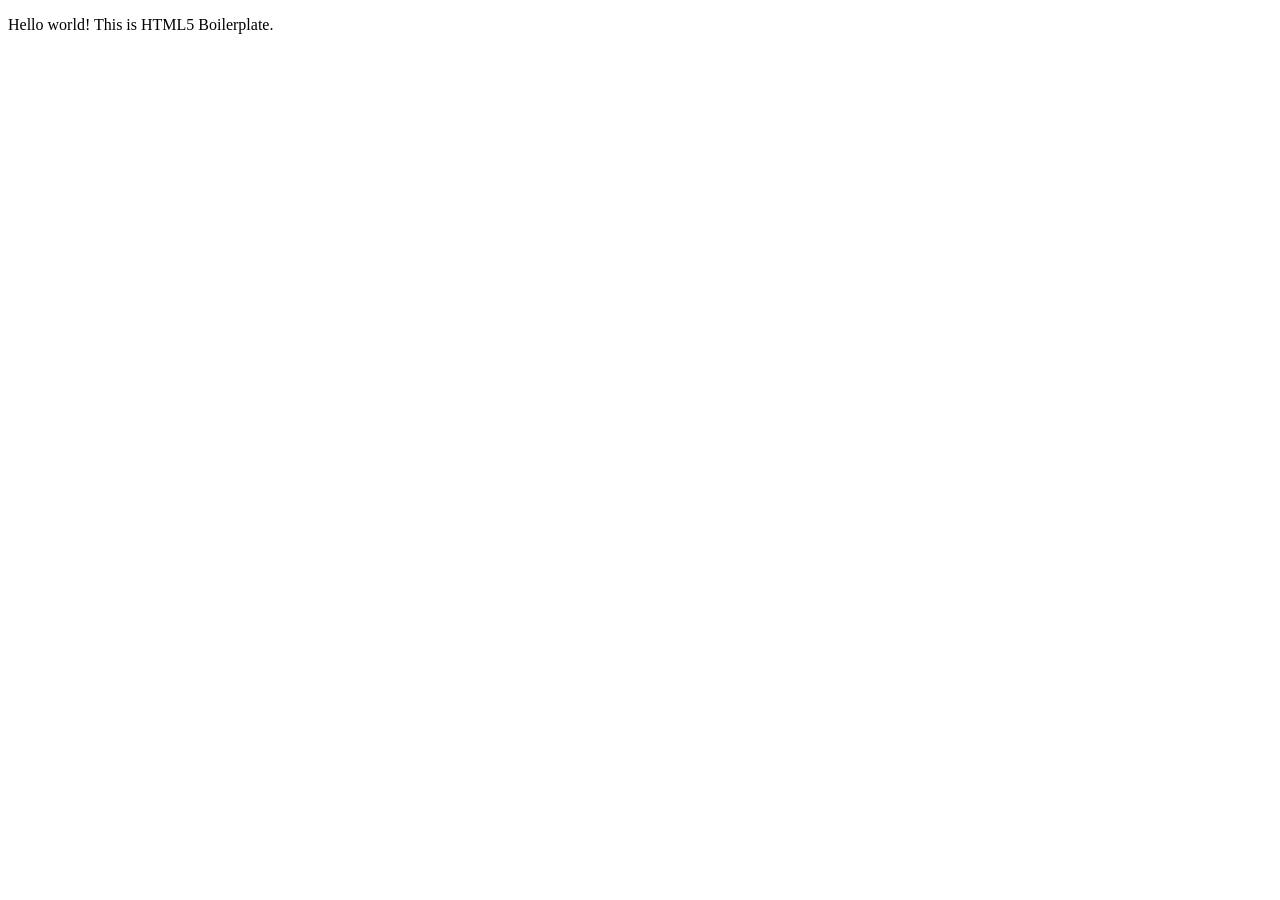
==== index.html @ 229a354f "creación repositorio" ====
<!doctype html>
<html class="no-js" lang="">

<head>
  <meta charset="utf-8">
  <meta name="viewport" content="width=device-width, initial-scale=1">
  <title></title>
  <link rel="stylesheet" href="css/style.css">
  <meta name="description" content="">

  <meta property="og:title" content="">
  <meta property="og:type" content="">
  <meta property="og:url" content="">
  <meta property="og:image" content="">
  <meta property="og:image:alt" content="">

  <link rel="icon" href="/favicon.ico" sizes="any">
  <link rel="icon" href="/icon.svg" type="image/svg+xml">
  <link rel="apple-touch-icon" href="icon.png">

  <link rel="manifest" href="site.webmanifest">
  <meta name="theme-color" content="#fafafa">
</head>

<body>

  <!-- Add your site or application content here -->
  <p>Hello world! This is HTML5 Boilerplate.</p>
  <script src="js/app.js"></script>

</body>

</html>
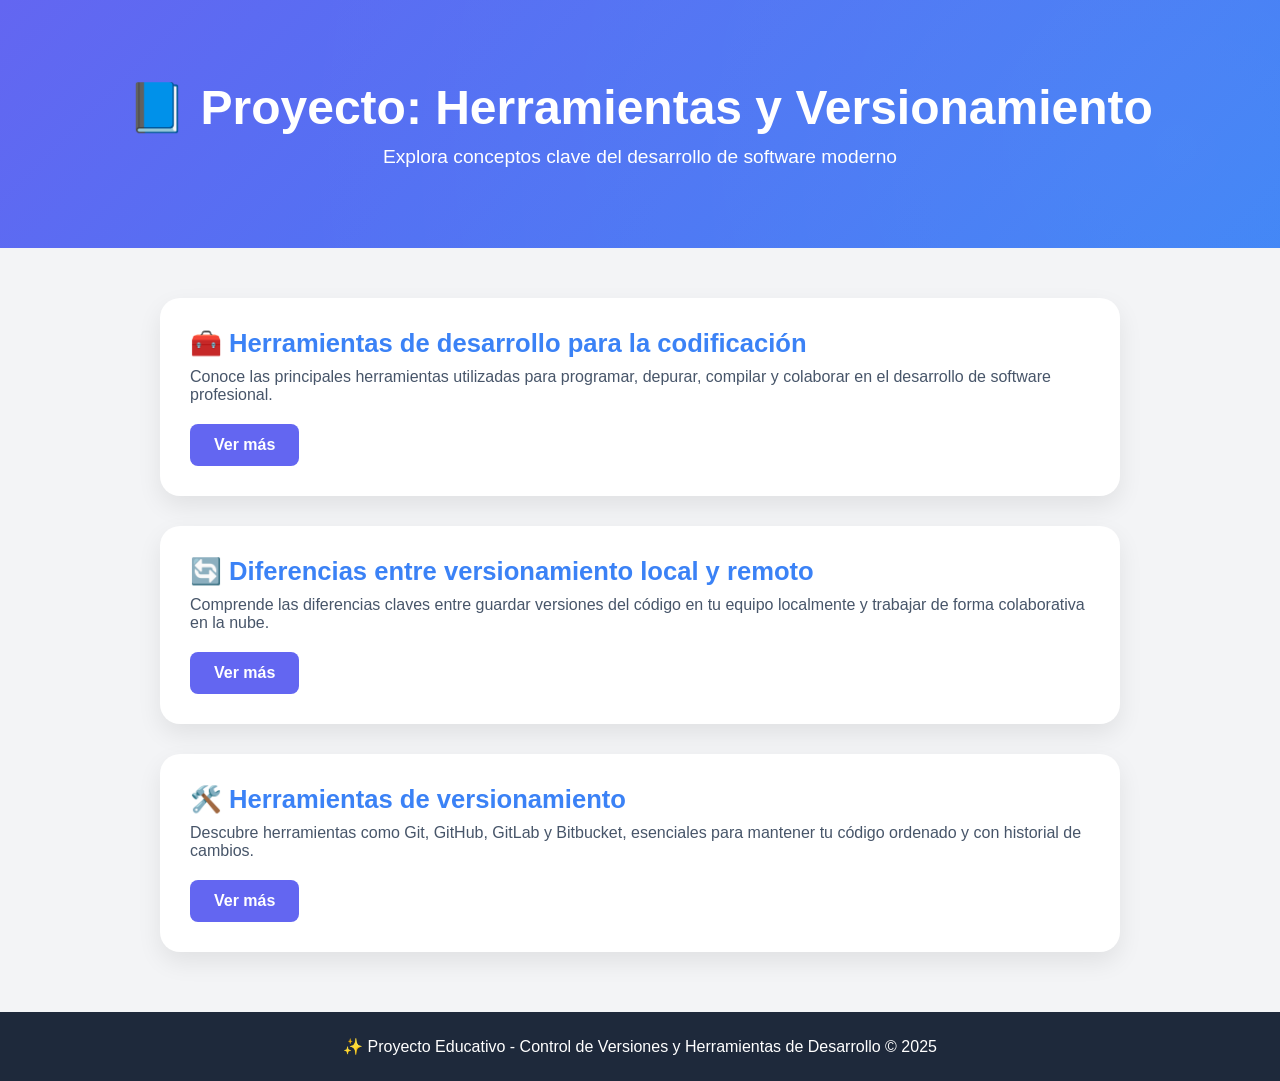
==== commit 92691425: "creación index" ====
--- a/index.html
+++ b/index.html
@@ -1,33 +1,43 @@
-<!doctype html>
-<html class="no-js" lang="">
-
+<!DOCTYPE html>
+<html lang="es">
 <head>
-  <meta charset="utf-8">
-  <meta name="viewport" content="width=device-width, initial-scale=1">
-  <title></title>
-  <link rel="stylesheet" href="css/style.css">
-  <meta name="description" content="">
-
-  <meta property="og:title" content="">
-  <meta property="og:type" content="">
-  <meta property="og:url" content="">
-  <meta property="og:image" content="">
-  <meta property="og:image:alt" content="">
-
-  <link rel="icon" href="/favicon.ico" sizes="any">
-  <link rel="icon" href="/icon.svg" type="image/svg+xml">
-  <link rel="apple-touch-icon" href="icon.png">
-
-  <link rel="manifest" href="site.webmanifest">
-  <meta name="theme-color" content="#fafafa">
+  <meta charset="UTF-8" />
+  <meta name="viewport" content="width=device-width, initial-scale=1.0"/>
+  <title>Presentación: Control de Versiones y Herramientas</title>
+  <link rel="stylesheet" href="./css/style.css" />
 </head>
-
 <body>
 
-  <!-- Add your site or application content here -->
-  <p>Hello world! This is HTML5 Boilerplate.</p>
-  <script src="js/app.js"></script>
+<header>
+  <h1>📘 Proyecto: Herramientas y Versionamiento</h1>
+  <p>Explora conceptos clave del desarrollo de software moderno</p>
+</header>
+
+<main>
+  <section class="card">
+    <h2>🧰 Herramientas de desarrollo para la codificación</h2>
+    <p>Conoce las principales herramientas utilizadas para programar, depurar, compilar y colaborar en el desarrollo de software profesional.</p>
+    <a href="desarrollo_herramientas.html" target="_blank">Ver más</a>
+  </section>
+
+  <section class="card">
+    <h2>🔄 Diferencias entre versionamiento local y remoto</h2>
+    <p>Comprende las diferencias claves entre guardar versiones del código en tu equipo localmente y trabajar de forma colaborativa en la nube.</p>
+    <a href="versionamiento_local_vs_remoto.html" target="_blank">Ver más</a>
+  </section>
+
+  <section class="card">
+    <h2>🛠️ Herramientas de versionamiento</h2>
+    <p>Descubre herramientas como Git, GitHub, GitLab y Bitbucket, esenciales para mantener tu código ordenado y con historial de cambios.</p>
+    <a href="herramientas_versionamiento.html" target="_blank">Ver más</a>
+  </section>
+</main>
+
+<footer>
+  <p>✨ Proyecto Educativo - Control de Versiones y Herramientas de Desarrollo © 2025</p>
+</footer>
+
+<script src="/js/index.js"></script>
 
 </body>
-
 </html>
--- a/css/style.css
+++ b/css/style.css
@@ -0,0 +1,136 @@
+* {
+  margin: 0;
+  padding: 0;
+  box-sizing: border-box;
+}
+
+body {
+  font-family: 'Segoe UI', sans-serif;
+  background-color: #f3f4f6;
+  color: #1f2937;
+  overflow-x: hidden;
+}
+
+header {
+  background: linear-gradient(135deg, #6366f1, #3b82f6);
+  padding: 80px 20px;
+  color: white;
+  text-align: center;
+  position: relative;
+  overflow: hidden;
+}
+
+header::after {
+  content: '';
+  position: absolute;
+  top: -100px;
+  left: -100px;
+  width: 200%;
+  height: 200%;
+  background: radial-gradient(circle, rgba(255,255,255,0.05) 1%, transparent 70%);
+  animation: rotate 20s linear infinite;
+}
+
+@keyframes rotate {
+  from { transform: rotate(0deg); }
+  to { transform: rotate(360deg); }
+}
+
+header h1 {
+  font-size: 3rem;
+  margin-bottom: 10px;
+  animation: fadeInDown 1s ease-out;
+}
+
+header p {
+  font-size: 1.2rem;
+  animation: fadeInUp 1s ease-out;
+}
+
+@keyframes fadeInDown {
+  from { opacity: 0; transform: translateY(-40px); }
+  to { opacity: 1; transform: translateY(0); }
+}
+
+@keyframes fadeInUp {
+  from { opacity: 0; transform: translateY(40px); }
+  to { opacity: 1; transform: translateY(0); }
+}
+
+main {
+  max-width: 1000px;
+  margin: 50px auto;
+  padding: 0 20px;
+  animation: fadeInMain 1.5s ease-out;
+}
+
+@keyframes fadeInMain {
+  from { opacity: 0; transform: translateY(30px); }
+  to { opacity: 1; transform: translateY(0); }
+}
+
+.card {
+  background: white;
+  padding: 30px;
+  margin-bottom: 30px;
+  border-radius: 20px;
+  box-shadow: 0 10px 25px rgba(0, 0, 0, 0.08);
+  transition: transform 0.4s ease, box-shadow 0.4s ease;
+  opacity: 0;
+  transform: translateY(40px);
+}
+
+.card.visible {
+  opacity: 1;
+  transform: translateY(0);
+  transition: opacity 0.8s ease, transform 0.8s ease;
+}
+
+.card:hover {
+  transform: scale(1.02);
+  box-shadow: 0 12px 30px rgba(0, 0, 0, 0.12);
+}
+
+.card h2 {
+  font-size: 1.6rem;
+  color: #3b82f6;
+}
+
+.card p {
+  font-size: 1rem;
+  color: #475569;
+  margin: 10px 0 20px;
+}
+
+.card a {
+  display: inline-block;
+  padding: 12px 24px;
+  background-color: #6366f1;
+  color: white;
+  border-radius: 8px;
+  text-decoration: none;
+  font-weight: bold;
+  transition: background-color 0.3s, transform 0.2s;
+}
+
+.card a:hover {
+  background-color: #4f46e5;
+  transform: translateY(-2px);
+}
+
+footer {
+  background-color: #1e293b;
+  color: white;
+  text-align: center;
+  padding: 25px;
+  margin-top: 60px;
+}
+
+@media (max-width: 600px) {
+  header h1 {
+    font-size: 2rem;
+  }
+  .card h2 {
+    font-size: 1.3rem;
+  }
+}
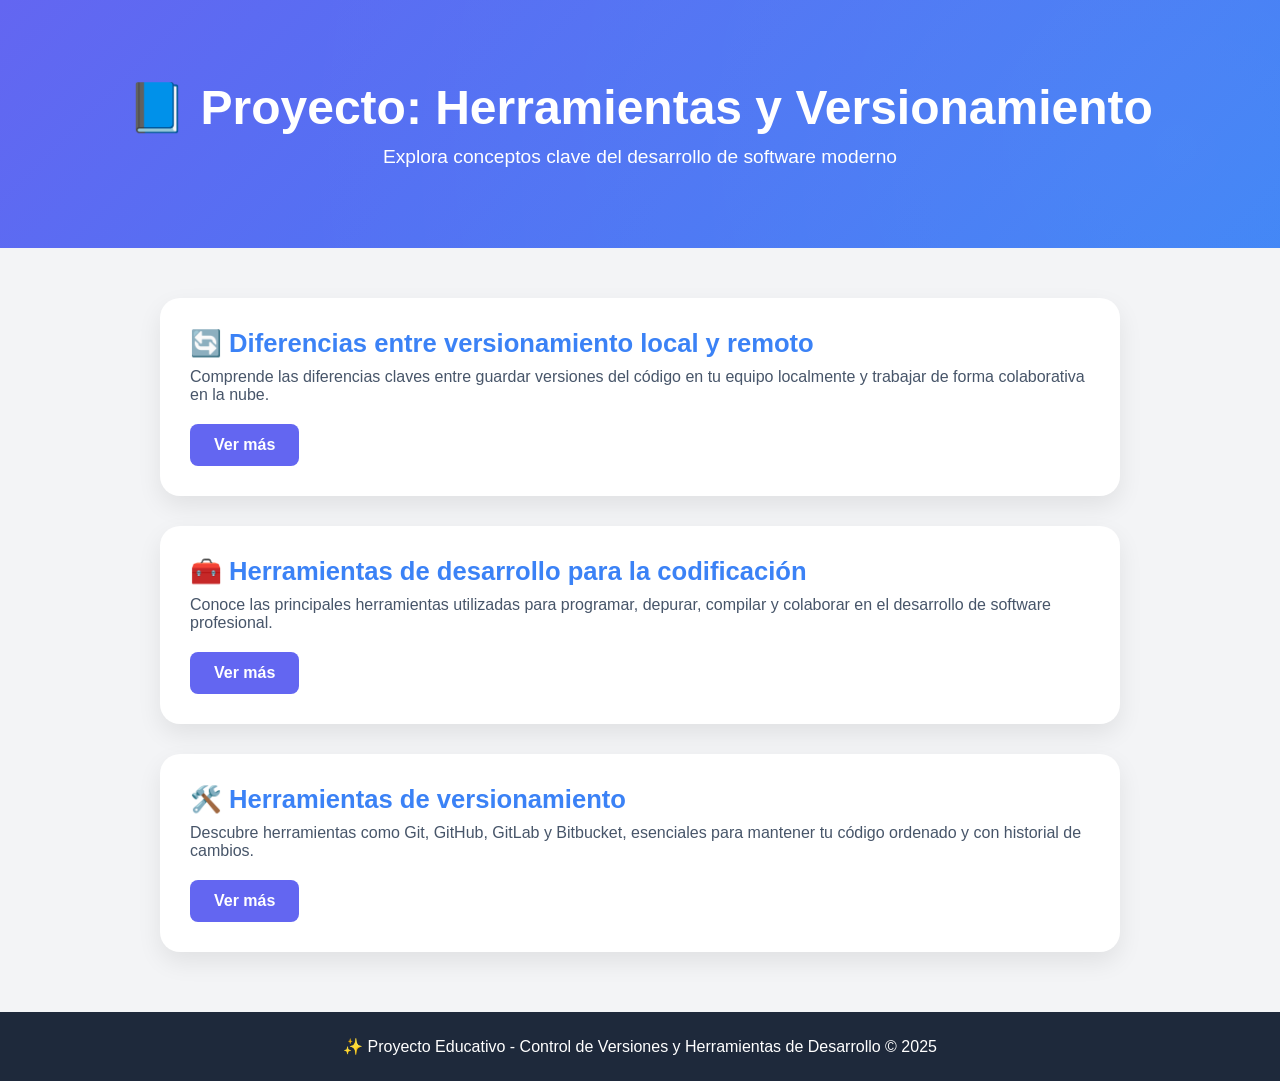
==== commit 28e16698: "creación página diferencias" ====
--- a/index.html
+++ b/index.html
@@ -14,16 +14,17 @@
 </header>
 
 <main>
+
+  <section class="card">
+    <h2>🔄 Diferencias entre versionamiento local y remoto</h2>
+    <p>Comprende las diferencias claves entre guardar versiones del código en tu equipo localmente y trabajar de forma colaborativa en la nube.</p>
+    <a href="./paginas/diferencias.html" target="_blank">Ver más</a>
+  </section>
+
   <section class="card">
     <h2>🧰 Herramientas de desarrollo para la codificación</h2>
     <p>Conoce las principales herramientas utilizadas para programar, depurar, compilar y colaborar en el desarrollo de software profesional.</p>
     <a href="desarrollo_herramientas.html" target="_blank">Ver más</a>
-  </section>
-
-  <section class="card">
-    <h2>🔄 Diferencias entre versionamiento local y remoto</h2>
-    <p>Comprende las diferencias claves entre guardar versiones del código en tu equipo localmente y trabajar de forma colaborativa en la nube.</p>
-    <a href="versionamiento_local_vs_remoto.html" target="_blank">Ver más</a>
   </section>
 
   <section class="card">
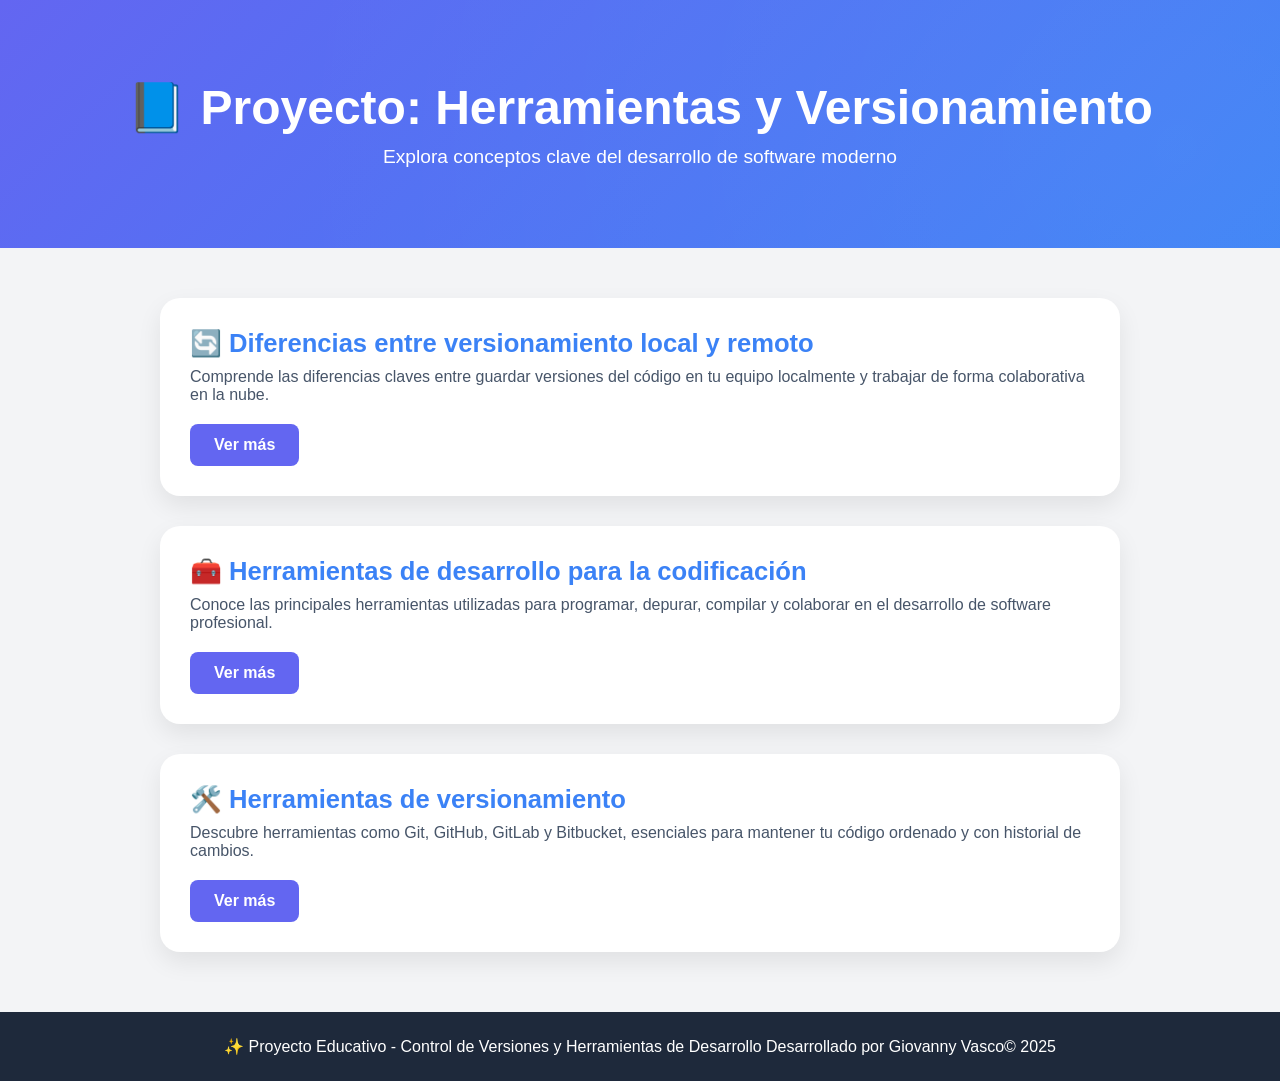
==== commit 4e699672: "creación página herramientas de versionamiento" ====
--- a/index.html
+++ b/index.html
@@ -18,24 +18,24 @@
   <section class="card">
     <h2>🔄 Diferencias entre versionamiento local y remoto</h2>
     <p>Comprende las diferencias claves entre guardar versiones del código en tu equipo localmente y trabajar de forma colaborativa en la nube.</p>
-    <a href="./paginas/diferencias.html" target="_blank">Ver más</a>
+    <a href="/paginas/diferencias.html" target="_blank">Ver más</a>
   </section>
 
   <section class="card">
     <h2>🧰 Herramientas de desarrollo para la codificación</h2>
     <p>Conoce las principales herramientas utilizadas para programar, depurar, compilar y colaborar en el desarrollo de software profesional.</p>
-    <a href="desarrollo_herramientas.html" target="_blank">Ver más</a>
+    <a href="/paginas/herramientasdesarrollo.html" target="_blank">Ver más</a>
   </section>
 
   <section class="card">
     <h2>🛠️ Herramientas de versionamiento</h2>
     <p>Descubre herramientas como Git, GitHub, GitLab y Bitbucket, esenciales para mantener tu código ordenado y con historial de cambios.</p>
-    <a href="herramientas_versionamiento.html" target="_blank">Ver más</a>
+    <a href="/paginas/herramientasversionamiento.html" target="_blank">Ver más</a>
   </section>
 </main>
 
 <footer>
-  <p>✨ Proyecto Educativo - Control de Versiones y Herramientas de Desarrollo © 2025</p>
+  <p>✨ Proyecto Educativo - Control de Versiones y Herramientas de Desarrollo Desarrollado por Giovanny Vasco© 2025</p>
 </footer>
 
 <script src="/js/index.js"></script>
